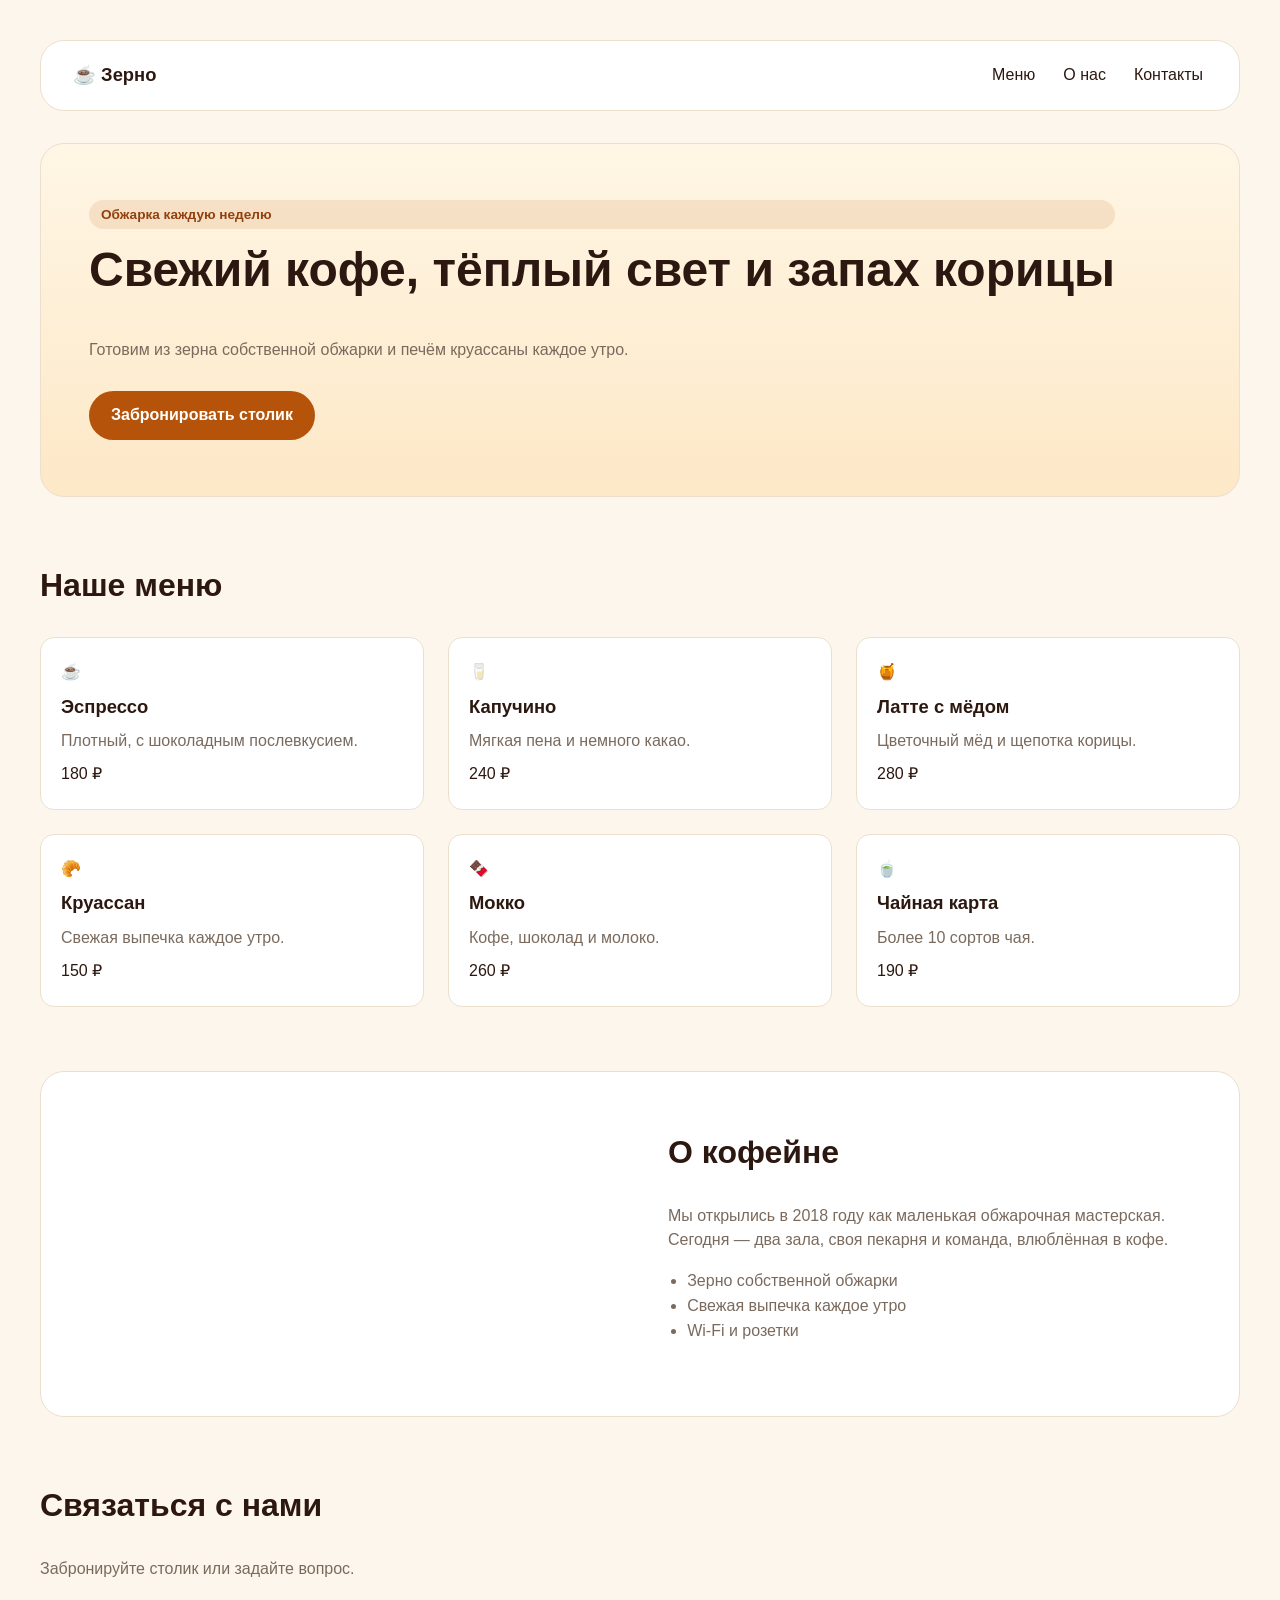
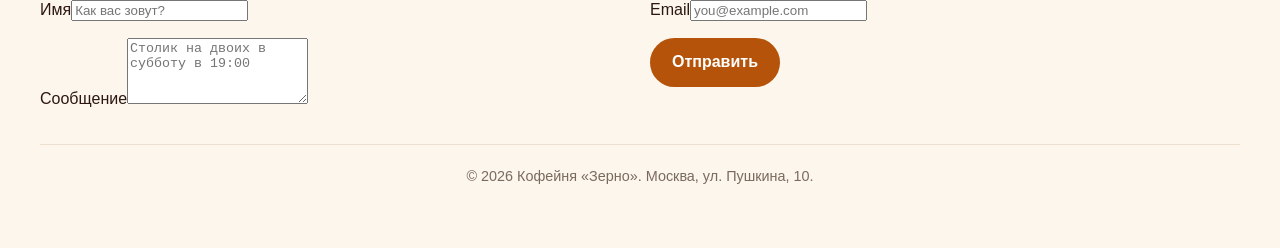
==== task2/index.html @ 84b3e4a2 "small change" ====
<!DOCTYPE html>
<html lang="ru">
<head>
  <meta charset="utf-8">
  <meta name="viewport" content="width=device-width, initial-scale=1">
  <title>Кофейня «Зерно»</title>
  <link rel="stylesheet" href="style.css">
</head>
<body>
  <header class="header">
    <a class="logo" href="#">☕ Зерно</a>
    <nav class="nav">
      <button class="burger" aria-label="Меню"><span></span><span></span><span></span></button>
      <ul class="menu">
        <li><a href="#services">Меню</a></li>
        <li><a href="#about">О нас</a></li>
        <li><a href="#contacts">Контакты</a></li>
      </ul>
    </nav>
  </header>

  <main class="main">
    <section class="hero">
      <div>
        <p class="tag">Обжарка каждую неделю</p>
        <h1>Свежий кофе, тёплый свет и запах корицы</h1>
        <p class="muted">Готовим из зерна собственной обжарки и печём круассаны каждое утро.</p>
        <a class="btn" href="#contacts">Забронировать столик</a>
      </div>
      <img src="https://i.pinimg.com/474x/b2/11/2e/b2112ed652c99909d284f4f09ccbc4d6.jpg" alt="">
    </section>

    <section id="services">
      <h2>Наше меню</h2>
      <div class="cards">
        <article class="card"><div class="ico">☕</div><h3>Эспрессо</h3><p class="muted">Плотный, с шоколадным послевкусием.</p><p class="price">180 ₽</p></article>
        <article class="card"><div class="ico">🥛</div><h3>Капучино</h3><p class="muted">Мягкая пена и немного какао.</p><p class="price">240 ₽</p></article>
        <article class="card"><div class="ico">🍯</div><h3>Латте с мёдом</h3><p class="muted">Цветочный мёд и щепотка корицы.</p><p class="price">280 ₽</p></article>
        <article class="card"><div class="ico">🥐</div><h3>Круассан</h3><p class="muted">Свежая выпечка каждое утро.</p><p class="price">150 ₽</p></article>
        <article class="card"><div class="ico">🍫</div><h3>Мокко</h3><p class="muted">Кофе, шоколад и молоко.</p><p class="price">260 ₽</p></article>
        <article class="card"><div class="ico">🍵</div><h3>Чайная карта</h3><p class="muted">Более 10 сортов чая.</p><p class="price">190 ₽</p></article>
      </div>
    </section>

    <section id="about" class="about">
      <img src="https://picsum.photos/seed/coffee-about/900/700" alt="">
      <div>
        <h2>О кофейне</h2>
        <p class="muted">Мы открылись в 2018 году как маленькая обжарочная мастерская. Сегодня — два зала, своя пекарня и команда, влюблённая в кофе.</p>
        <ul class="muted">
          <li>Зерно собственной обжарки</li>
          <li>Свежая выпечка каждое утро</li>
          <li>Wi-Fi и розетки</li>
        </ul>
      </div>
    </section>

    <section id="contacts">
      <h2>Связаться с нами</h2>
      <p class="muted">Забронируйте столик или задайте вопрос.</p>
      <form class="form">
        <label>Имя<input type="text" name="name" placeholder="Как вас зовут?" required></label>
        <label>Email<input type="email" name="email" placeholder="you@example.com" required></label>
        <label class="wide">Сообщение<textarea name="message" rows="4" placeholder="Столик на двоих в субботу в 19:00" required></textarea></label>
        <div class="wide"><button class="btn" type="submit">Отправить</button></div>
      </form>
    </section>
  </main>

  <footer class="footer">
    <p>© 2026 Кофейня «Зерно». Москва, ул. Пушкина, 10.</p>
  </footer>
</body>
</html>
---- task2/style.css ----
/* =========================================================
   Базовое (Mobile First)
   ========================================================= */
*,
*::before,
*::after { box-sizing: border-box; }

:root {
  --bg: #fdf6ec;
  --surface: #fff;
  --text: #2c1810;
  --muted: #7a6a5e;
  --primary: #b45309;
  --primary-dark: #92400e;
  --border: #ecdfcd;
  --radius: 14px;
  --radius-lg: 24px;
  --pill: 999px;
  --shadow: 0 12px 28px rgba(44, 24, 16, .1);
  --t: .2s ease;
}

body {
  margin: 0;
  padding: 16px;
  min-height: 100vh;
  font: 16px/1.55 "Segoe UI", Tahoma, Arial, sans-serif;
  color: var(--text);
  background: var(--bg);

  display: grid;
  gap: 16px;
  grid-template-columns: 1fr;
  grid-template-areas:
    "header"
    "main"
    "footer";
}

img { display: block; max-width: 100%; height: auto; }
h1, h2, h3, p, ul { margin-top: 0; }
ul { padding-left: 1.2em; }
a { color: inherit; text-decoration: none; }
.muted { color: var(--muted); }

/* =========================================================
   Шапка и навигация
   ========================================================= */
.header {
  grid-area: header;
  display: flex;
  align-items: center;
  justify-content: space-between;
  gap: 12px;
  padding: 12px 16px;
  background: var(--surface);
  border: 1px solid var(--border);
  border-radius: var(--radius-lg);
}

.logo {
  font-weight: 700;
  font-size: 1.15rem;
}

.nav { display: flex; align-items: center; }

.menu {
  display: none;              /* на мобиле скрыто — вместо него гамбургер */
  list-style: none;
  margin: 0;
  padding: 0;
  gap: 20px;
}

.menu a { padding: 8px 4px; transition: color var(--t); }
.menu a:hover,
.menu a:focus-visible { color: var(--primary); }

.burger {
  display: flex;
  flex-direction: column;
  justify-content: center;
  align-items: center;
  gap: 5px;
  width: 44px;
  height: 44px;
  padding: 10px;
  background: transparent;
  border: 1px solid var(--border);
  border-radius: 8px;
  cursor: pointer;
  transition: background var(--t);
}

.burger:hover,
.burger:focus-visible { background: rgba(180, 83, 9, .08); }

.burger span {
  display: block;
  width: 22px;
  height: 2px;
  background: var(--text);
  border-radius: 2px;
}

/* =========================================================
   Кнопки
   ========================================================= */
.btn {
  display: inline-flex;
  align-items: center;
  justify-content: center;
  min-height: 44px;
  padding: 12px 22px;
  border: none;
  border-radius: var(--pill);
  background: var(--primary);
  color: #fff;
  font: inherit;
  font-weight: 600;
  cursor: pointer;
  transition: background var(--t), transform var(--t), box-shadow var(--t);
}

.btn:hover {
  background: var(--primary-dark);
  transform: translateY(-1px);
  box-shadow: var(--shadow);
}

.btn:focus-visible {
  outline: 3px solid rgba(180, 83, 9, .35);
  outline-offset: 2px;
}

/* =========================================================
   Main и Hero
   ========================================================= */
.main {
  grid-area: main;
  display: grid;
  gap: 32px;
}

.hero {
  display: flex;
  flex-direction: column;
  gap: 24px;
  padding: 24px 20px;
  background: linear-gradient(180deg, #fff6e5, #fde8c7);
  border: 1px solid var(--border);
  border-radius: var(--radius-lg);
}

.hero h1 { font-size: 1.75rem; line-height: 1.2; }
.hero .btn { margin-top: 12px; }
.hero__img {
  width: 100%;
  aspect-ratio: 4 / 3;
  object-fit: cover;
  border-radius: var(--radius);
}

.tag {
  align-self: flex-start;
  margin: 0 0 12px;
  padding: 4px 12px;
  border-radius: var(--pill);
  background: rgba(180, 83, 9, .12);
  color: var(--primary-dark);
  font-size: .85rem;
  font-weight: 600;
}

/* =========================================================
   Карточки услуг
   ========================================================= */
.cards {
  display: grid;
  grid-template-columns: 1fr;
  gap: 16px;
  margin-top: 16px;
}

.card {
  display: flex;
  flex-direction: column;
  gap: 8px;
  padding: 22px 20px;
  background: var(--surface);
  border: 1px solid var(--border);
  border-radius: var(--radius);
  transition: transform var(--t), box-shadow var(--t), border-color var(--t);
}

.card:hover {
  transform: translateY(-4px);
  box-shadow: var(--shadow);
  border-color: rgba(180, 83, 9, .35);
}

.card h3 { margin: 0; font-size: 1.15rem; }
.card p { margin: 0; }
.card .muted { flex-grow: 1; }

.card__icon {
  display: flex;
  align-items: center;
  justify-content: center;
  width: 48px;
  height: 48px;
  font-size: 1.5rem;
  background: rgba(180, 83, 9, .10);
  border-radius: 8px;
}

.card__price {
  margin-top: 8px !important;
  font-weight: 700;
  color: var(--primary-dark);
  font-size: 1.1rem;
}

/* =========================================================
   О нас
   ========================================================= */
.about {
  display: flex;
  flex-direction: column;
  gap: 24px;
  padding: 24px 20px;
  background: var(--surface);
  border: 1px solid var(--border);
  border-radius: var(--radius-lg);
}

.about__img {
  width: 100%;
  aspect-ratio: 4 / 3;
  object-fit: cover;
  border-radius: var(--radius);
}

.about__list {
  display: flex;
  flex-direction: column;
  gap: 8px;
  margin: 0;
}

.about__list li::marker { color: var(--primary); }

/* =========================================================
   Контакты и форма
   ========================================================= */
.contact {
  padding: 24px 20px;
  background: var(--surface);
  border: 1px solid var(--border);
  border-radius: var(--radius-lg);
}

.form {
  display: flex;
  flex-direction: column;
  gap: 16px;
  margin-top: 16px;
}

.field {
  display: flex;
  flex-direction: column;
  gap: 6px;
  font-weight: 600;
  font-size: .95rem;
}

.field input,
.field textarea {
  width: 100%;
  min-height: 44px;
  padding: 10px 14px;
  font: inherit;
  color: var(--text);
  background: #fffdf8;
  border: 1px solid var(--border);
  border-radius: 8px;
  outline: none;
  transition: border-color var(--t), box-shadow var(--t), background var(--t);
}

.field textarea { min-height: 120px; resize: vertical; }

.field input::placeholder,
.field textarea::placeholder { color: #a89a8c; }

.field input:hover,
.field textarea:hover { border-color: #d8c4a8; }

.field input:focus,
.field textarea:focus {
  border-color: var(--primary);
  background: #fff;
  box-shadow: 0 0 0 3px rgba(180, 83, 9, .15);
}

/* =========================================================
   Футер
   ========================================================= */
.footer {
  grid-area: footer;
  padding: 20px;
  text-align: center;
  color: var(--muted);
  font-size: .9rem;
  border-top: 1px solid var(--border);
}

.footer p { margin: 0; }

/* =========================================================
   Планшет: 768px+
   ========================================================= */
@media (min-width: 768px) {
  body { padding: 24px; gap: 24px; }
  .main { gap: 48px; }
  .header { padding: 16px 24px; }

  .menu { display: flex; }
  .burger { display: none; }

  .hero {
    flex-direction: row;
    align-items: center;
    gap: 32px;
    padding: 32px 28px;
  }
  .hero__content { flex: 1 1 55%; }
  .hero__img { flex: 1 1 45%; }
  .hero h1 { font-size: 2.25rem; }

  .cards { grid-template-columns: repeat(2, 1fr); gap: 20px; }

  .about {
    flex-direction: row;
    align-items: center;
    gap: 32px;
    padding: 32px 28px;
  }
  .about > * { flex: 1 1 50%; }

  .contact { padding: 32px 28px; }
  .form {
    display: grid;
    grid-template-columns: 1fr 1fr;
    gap: 16px 20px;
  }
  .field--wide,
  .form__actions { grid-column: 1 / -1; }
  .form__actions .btn { min-width: 200px; }
}

/* =========================================================
   Десктоп: 1200px+
   ========================================================= */
@media (min-width: 1200px) {
  body {
    max-width: 1280px;
    margin: 0 auto;
    padding: 40px;
    gap: 32px;
  }
  .main { gap: 64px; }
  .header { padding: 20px 32px; }

  .hero { gap: 48px; padding: 56px 48px; }
  .hero h1 { font-size: 3rem; }

  .cards { grid-template-columns: repeat(3, 1fr); gap: 24px; }

  .about { gap: 56px; padding: 56px 48px; }
  .contact { padding: 56px 48px; }

  h2 { font-size: 2rem; }
}
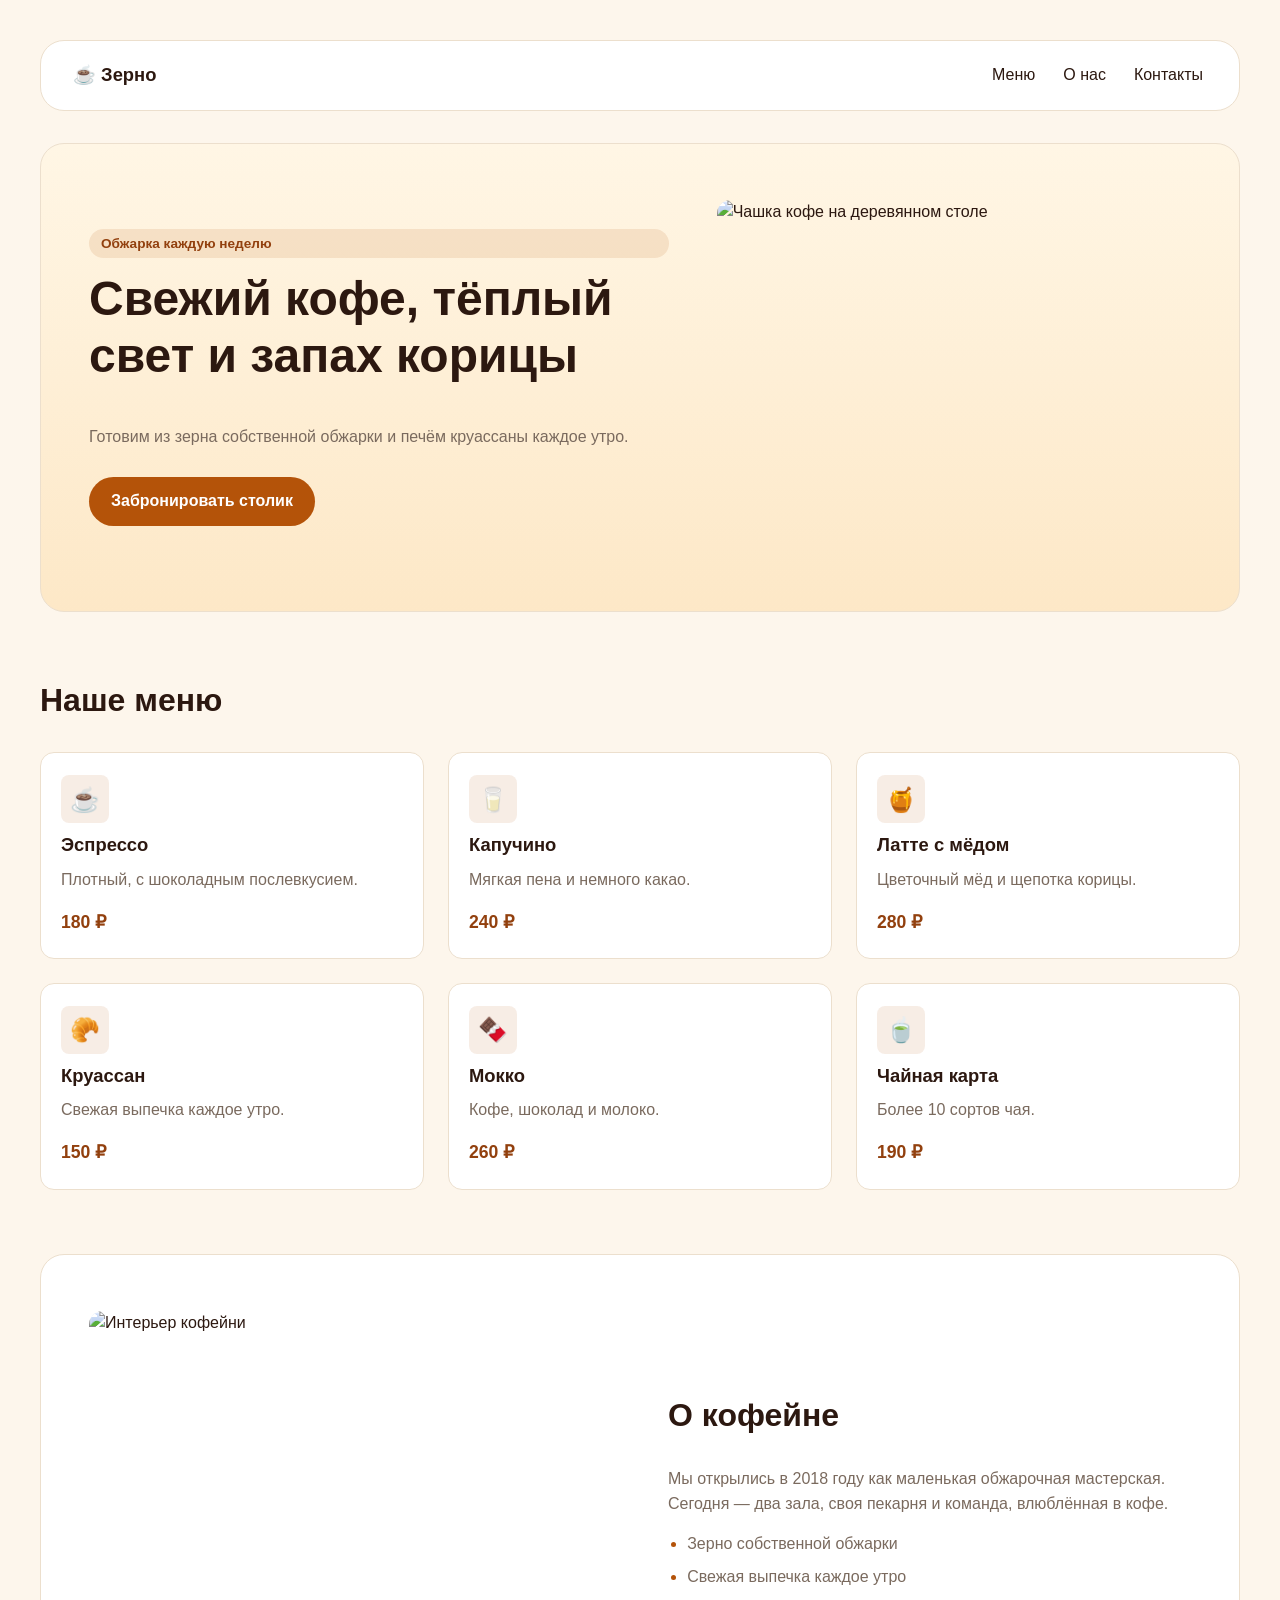
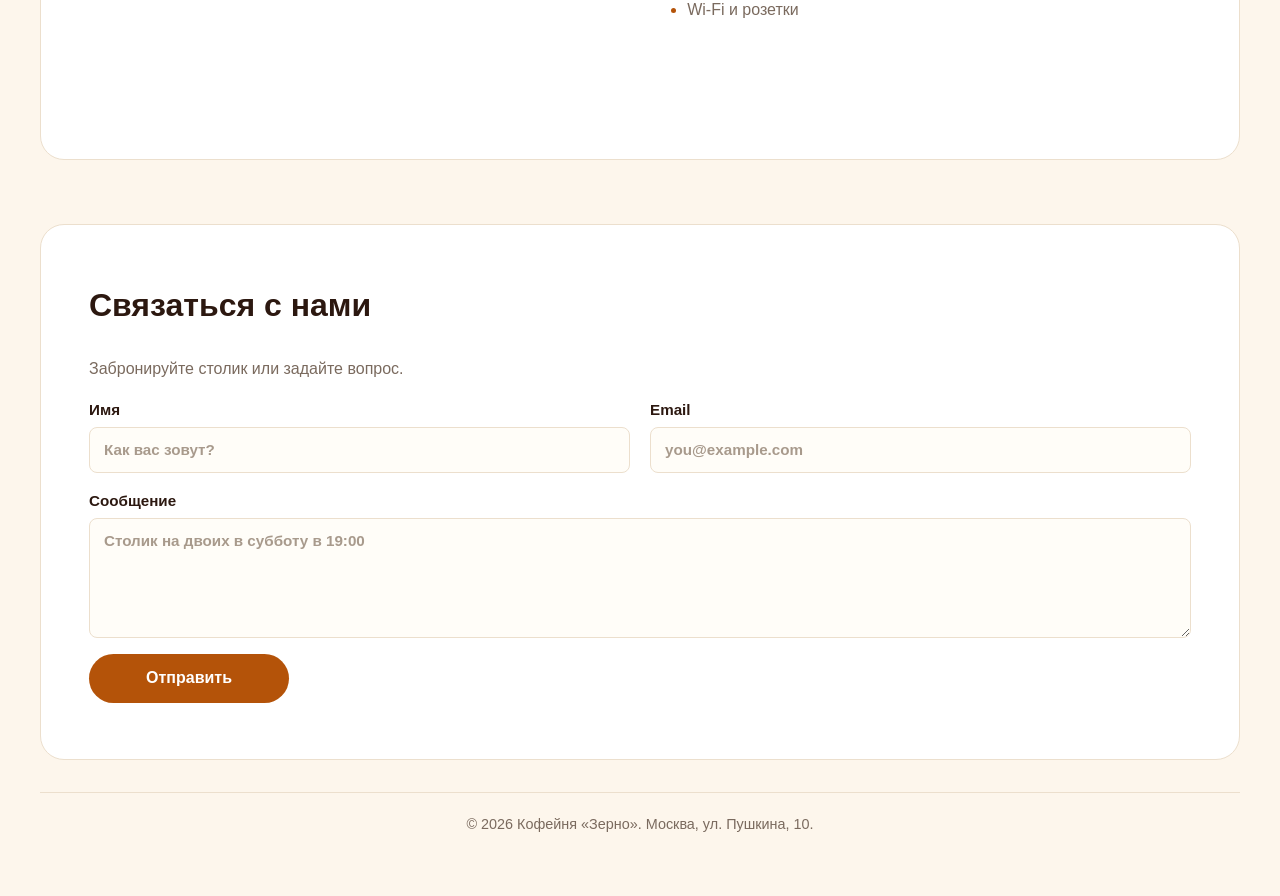
==== commit ce39cb70: "small change" ====
--- a/task2/index.html
+++ b/task2/index.html
@@ -7,10 +7,14 @@
   <link rel="stylesheet" href="style.css">
 </head>
 <body>
+  <!-- Шапка -->
   <header class="header">
     <a class="logo" href="#">☕ Зерно</a>
+
     <nav class="nav">
-      <button class="burger" aria-label="Меню"><span></span><span></span><span></span></button>
+      <button class="burger" aria-label="Открыть меню">
+        <span></span><span></span><span></span>
+      </button>
       <ul class="menu">
         <li><a href="#services">Меню</a></li>
         <li><a href="#about">О нас</a></li>
@@ -20,34 +24,82 @@
   </header>
 
   <main class="main">
+    <!-- Hero -->
     <section class="hero">
-      <div>
+      <div class="hero__content">
         <p class="tag">Обжарка каждую неделю</p>
         <h1>Свежий кофе, тёплый свет и запах корицы</h1>
-        <p class="muted">Готовим из зерна собственной обжарки и печём круассаны каждое утро.</p>
+        <p class="muted">
+          Готовим из зерна собственной обжарки и печём круассаны каждое утро.
+        </p>
         <a class="btn" href="#contacts">Забронировать столик</a>
       </div>
-      <img src="https://i.pinimg.com/474x/b2/11/2e/b2112ed652c99909d284f4f09ccbc4d6.jpg" alt="">
+      <img class="hero__img"
+           src="https://i.pinimg.com/474x/b2/11/2e/b2112ed652c99909d284f4f09ccbc4d6.jpg"
+           alt="Чашка кофе на деревянном столе">
     </section>
 
-    <section id="services">
+    <!-- Меню -->
+    <section id="services" class="services">
       <h2>Наше меню</h2>
+
       <div class="cards">
-        <article class="card"><div class="ico">☕</div><h3>Эспрессо</h3><p class="muted">Плотный, с шоколадным послевкусием.</p><p class="price">180 ₽</p></article>
-        <article class="card"><div class="ico">🥛</div><h3>Капучино</h3><p class="muted">Мягкая пена и немного какао.</p><p class="price">240 ₽</p></article>
-        <article class="card"><div class="ico">🍯</div><h3>Латте с мёдом</h3><p class="muted">Цветочный мёд и щепотка корицы.</p><p class="price">280 ₽</p></article>
-        <article class="card"><div class="ico">🥐</div><h3>Круассан</h3><p class="muted">Свежая выпечка каждое утро.</p><p class="price">150 ₽</p></article>
-        <article class="card"><div class="ico">🍫</div><h3>Мокко</h3><p class="muted">Кофе, шоколад и молоко.</p><p class="price">260 ₽</p></article>
-        <article class="card"><div class="ico">🍵</div><h3>Чайная карта</h3><p class="muted">Более 10 сортов чая.</p><p class="price">190 ₽</p></article>
+        <article class="card">
+          <div class="card__icon">☕</div>
+          <h3>Эспрессо</h3>
+          <p class="muted">Плотный, с шоколадным послевкусием.</p>
+          <p class="card__price">180 ₽</p>
+        </article>
+
+        <article class="card">
+          <div class="card__icon">🥛</div>
+          <h3>Капучино</h3>
+          <p class="muted">Мягкая пена и немного какао.</p>
+          <p class="card__price">240 ₽</p>
+        </article>
+
+        <article class="card">
+          <div class="card__icon">🍯</div>
+          <h3>Латте с мёдом</h3>
+          <p class="muted">Цветочный мёд и щепотка корицы.</p>
+          <p class="card__price">280 ₽</p>
+        </article>
+
+        <article class="card">
+          <div class="card__icon">🥐</div>
+          <h3>Круассан</h3>
+          <p class="muted">Свежая выпечка каждое утро.</p>
+          <p class="card__price">150 ₽</p>
+        </article>
+
+        <article class="card">
+          <div class="card__icon">🍫</div>
+          <h3>Мокко</h3>
+          <p class="muted">Кофе, шоколад и молоко.</p>
+          <p class="card__price">260 ₽</p>
+        </article>
+
+        <article class="card">
+          <div class="card__icon">🍵</div>
+          <h3>Чайная карта</h3>
+          <p class="muted">Более 10 сортов чая.</p>
+          <p class="card__price">190 ₽</p>
+        </article>
       </div>
     </section>
 
+    <!-- О нас -->
     <section id="about" class="about">
-      <img src="https://picsum.photos/seed/coffee-about/900/700" alt="">
-      <div>
+      <img class="about__img"
+           src="https://picsum.photos/seed/coffee-about/900/700"
+           alt="Интерьер кофейни">
+      <div class="about__content">
         <h2>О кофейне</h2>
-        <p class="muted">Мы открылись в 2018 году как маленькая обжарочная мастерская. Сегодня — два зала, своя пекарня и команда, влюблённая в кофе.</p>
-        <ul class="muted">
+        <p class="muted">
+          Мы открылись в 2018 году как маленькая обжарочная мастерская.
+          Сегодня — два зала, своя пекарня и команда, влюблённая в кофе.
+        </p>
+        <ul class="muted about__list">
           <li>Зерно собственной обжарки</li>
           <li>Свежая выпечка каждое утро</li>
           <li>Wi-Fi и розетки</li>
@@ -55,14 +107,31 @@
       </div>
     </section>
 
-    <section id="contacts">
+    <!-- Контакты -->
+    <section id="contacts" class="contact">
       <h2>Связаться с нами</h2>
       <p class="muted">Забронируйте столик или задайте вопрос.</p>
+
       <form class="form">
-        <label>Имя<input type="text" name="name" placeholder="Как вас зовут?" required></label>
-        <label>Email<input type="email" name="email" placeholder="you@example.com" required></label>
-        <label class="wide">Сообщение<textarea name="message" rows="4" placeholder="Столик на двоих в субботу в 19:00" required></textarea></label>
-        <div class="wide"><button class="btn" type="submit">Отправить</button></div>
+        <label class="field">
+          Имя
+          <input type="text" name="name" placeholder="Как вас зовут?" required>
+        </label>
+
+        <label class="field">
+          Email
+          <input type="email" name="email" placeholder="you@example.com" required>
+        </label>
+
+        <label class="field field--wide">
+          Сообщение
+          <textarea name="message" rows="4"
+                    placeholder="Столик на двоих в субботу в 19:00" required></textarea>
+        </label>
+
+        <div class="form__actions">
+          <button class="btn" type="submit">Отправить</button>
+        </div>
       </form>
     </section>
   </main>
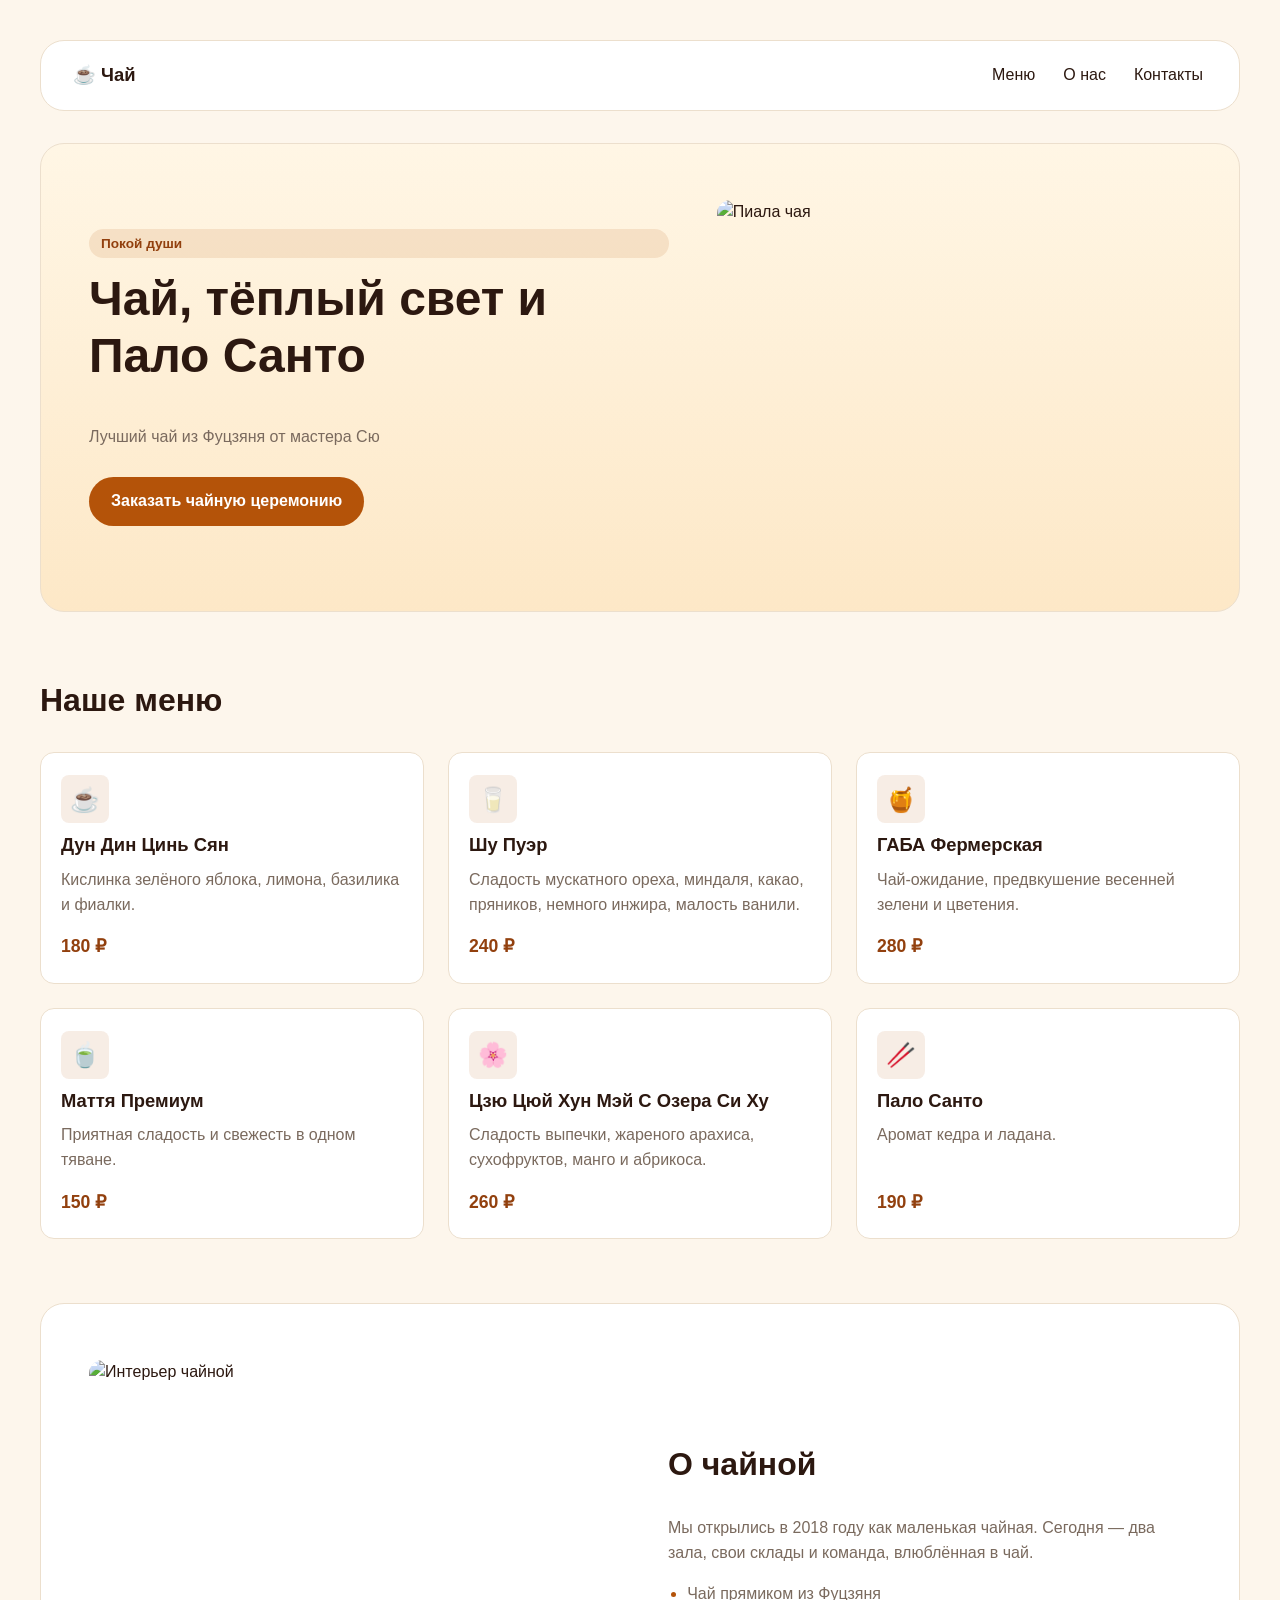
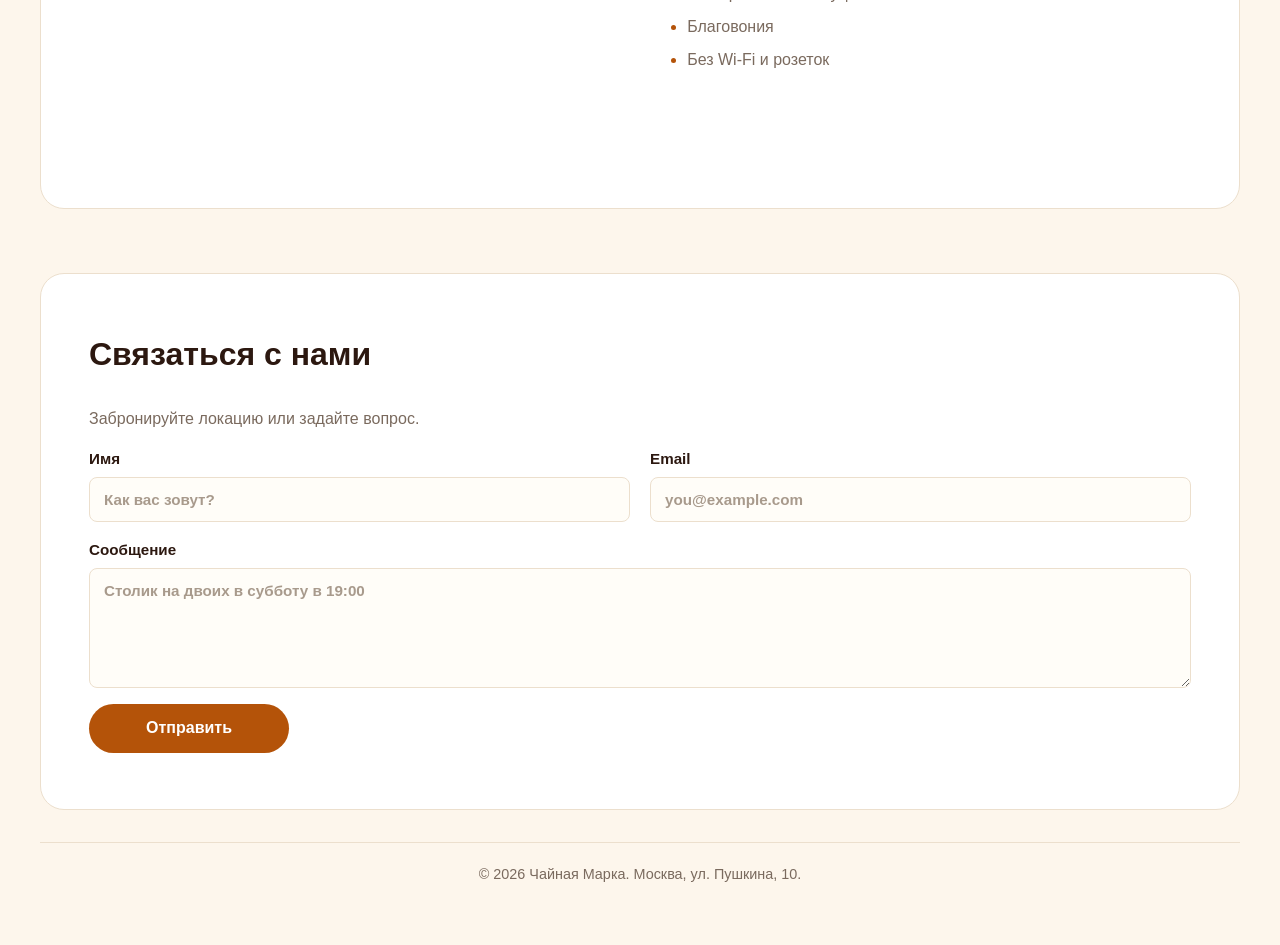
==== commit 58eaf3a0: "Review of the website's theme" ====
--- a/task2/index.html
+++ b/task2/index.html
@@ -3,13 +3,13 @@
 <head>
   <meta charset="utf-8">
   <meta name="viewport" content="width=device-width, initial-scale=1">
-  <title>Кофейня «Зерно»</title>
+  <title>Чайная марка</title>
   <link rel="stylesheet" href="style.css">
 </head>
 <body>
   <!-- Шапка -->
   <header class="header">
-    <a class="logo" href="#">☕ Зерно</a>
+    <a class="logo" href="#">☕ Чай</a>
 
     <nav class="nav">
       <button class="burger" aria-label="Открыть меню">
@@ -27,16 +27,16 @@
     <!-- Hero -->
     <section class="hero">
       <div class="hero__content">
-        <p class="tag">Обжарка каждую неделю</p>
-        <h1>Свежий кофе, тёплый свет и запах корицы</h1>
+        <p class="tag">Покой души</p>
+        <h1>Чай, тёплый свет и Пало Санто</h1>
         <p class="muted">
-          Готовим из зерна собственной обжарки и печём круассаны каждое утро.
+          Лучший чай из Фуцзяня от мастера Сю
         </p>
-        <a class="btn" href="#contacts">Забронировать столик</a>
+        <a class="btn" href="#contacts">Заказать чайную церемонию</a>
       </div>
       <img class="hero__img"
            src="https://i.pinimg.com/474x/b2/11/2e/b2112ed652c99909d284f4f09ccbc4d6.jpg"
-           alt="Чашка кофе на деревянном столе">
+           alt="Пиала чая">
     </section>
 
     <!-- Меню -->
@@ -46,43 +46,43 @@
       <div class="cards">
         <article class="card">
           <div class="card__icon">☕</div>
-          <h3>Эспрессо</h3>
-          <p class="muted">Плотный, с шоколадным послевкусием.</p>
+          <h3>Дун Дин Цинь Сян</h3>
+          <p class="muted">Кислинка зелёного яблока, лимона, базилика и фиалки.</p>
           <p class="card__price">180 ₽</p>
         </article>
 
         <article class="card">
           <div class="card__icon">🥛</div>
-          <h3>Капучино</h3>
-          <p class="muted">Мягкая пена и немного какао.</p>
+          <h3>Шу Пуэр</h3>
+          <p class="muted"> Сладость мускатного ореха, миндаля, какао, пряников, немного инжира, малость ванили.</p>
           <p class="card__price">240 ₽</p>
         </article>
 
         <article class="card">
           <div class="card__icon">🍯</div>
-          <h3>Латте с мёдом</h3>
-          <p class="muted">Цветочный мёд и щепотка корицы.</p>
+          <h3>ГАБА Фермерская</h3>
+          <p class="muted">Чай-ожидание, предвкушение весенней зелени и цветения.</p>
           <p class="card__price">280 ₽</p>
         </article>
 
         <article class="card">
-          <div class="card__icon">🥐</div>
-          <h3>Круассан</h3>
-          <p class="muted">Свежая выпечка каждое утро.</p>
+          <div class="card__icon">🍵</div>
+          <h3>Маття Премиум</h3>
+          <p class="muted">Приятная сладость и свежесть в одном тяване.</p>
           <p class="card__price">150 ₽</p>
         </article>
 
         <article class="card">
-          <div class="card__icon">🍫</div>
-          <h3>Мокко</h3>
-          <p class="muted">Кофе, шоколад и молоко.</p>
+          <div class="card__icon">🌸</div>
+          <h3>Цзю Цюй Хун Мэй С Озера Си Ху</h3>
+          <p class="muted">Сладость выпечки, жареного арахиса, сухофруктов,  манго и абрикоса.</p>
           <p class="card__price">260 ₽</p>
         </article>
 
         <article class="card">
-          <div class="card__icon">🍵</div>
-          <h3>Чайная карта</h3>
-          <p class="muted">Более 10 сортов чая.</p>
+          <div class="card__icon">🥢</div>
+          <h3>Пало Санто</h3>
+          <p class="muted">Аромат кедра и ладана.</p>
           <p class="card__price">190 ₽</p>
         </article>
       </div>
@@ -91,18 +91,18 @@
     <!-- О нас -->
     <section id="about" class="about">
       <img class="about__img"
-           src="https://picsum.photos/seed/coffee-about/900/700"
-           alt="Интерьер кофейни">
+           src="https://th.bing.com/th/id/OIP.nU1HFsK_qNBLFEOg8az0iwHaFj?w=242&h=181&c=7&r=0&o=7&dpr=1.3&pid=1.7&rm=3"
+           alt="Интерьер чайной">
       <div class="about__content">
-        <h2>О кофейне</h2>
+        <h2>О чайной</h2>
         <p class="muted">
-          Мы открылись в 2018 году как маленькая обжарочная мастерская.
-          Сегодня — два зала, своя пекарня и команда, влюблённая в кофе.
+          Мы открылись в 2018 году как маленькая чайная.
+          Сегодня — два зала, свои склады и команда, влюблённая в чай.
         </p>
         <ul class="muted about__list">
-          <li>Зерно собственной обжарки</li>
-          <li>Свежая выпечка каждое утро</li>
-          <li>Wi-Fi и розетки</li>
+          <li>Чай прямиком из Фуцзяня</li>
+          <li>Благовония</li>
+          <li>Без Wi-Fi и розеток</li>
         </ul>
       </div>
     </section>
@@ -110,7 +110,7 @@
     <!-- Контакты -->
     <section id="contacts" class="contact">
       <h2>Связаться с нами</h2>
-      <p class="muted">Забронируйте столик или задайте вопрос.</p>
+      <p class="muted">Забронируйте локацию или задайте вопрос.</p>
 
       <form class="form">
         <label class="field">
@@ -137,7 +137,7 @@
   </main>
 
   <footer class="footer">
-    <p>© 2026 Кофейня «Зерно». Москва, ул. Пушкина, 10.</p>
+    <p>© 2026 Чайная  Марка. Москва, ул. Пушкина, 10.</p>
   </footer>
 </body>
 </html>
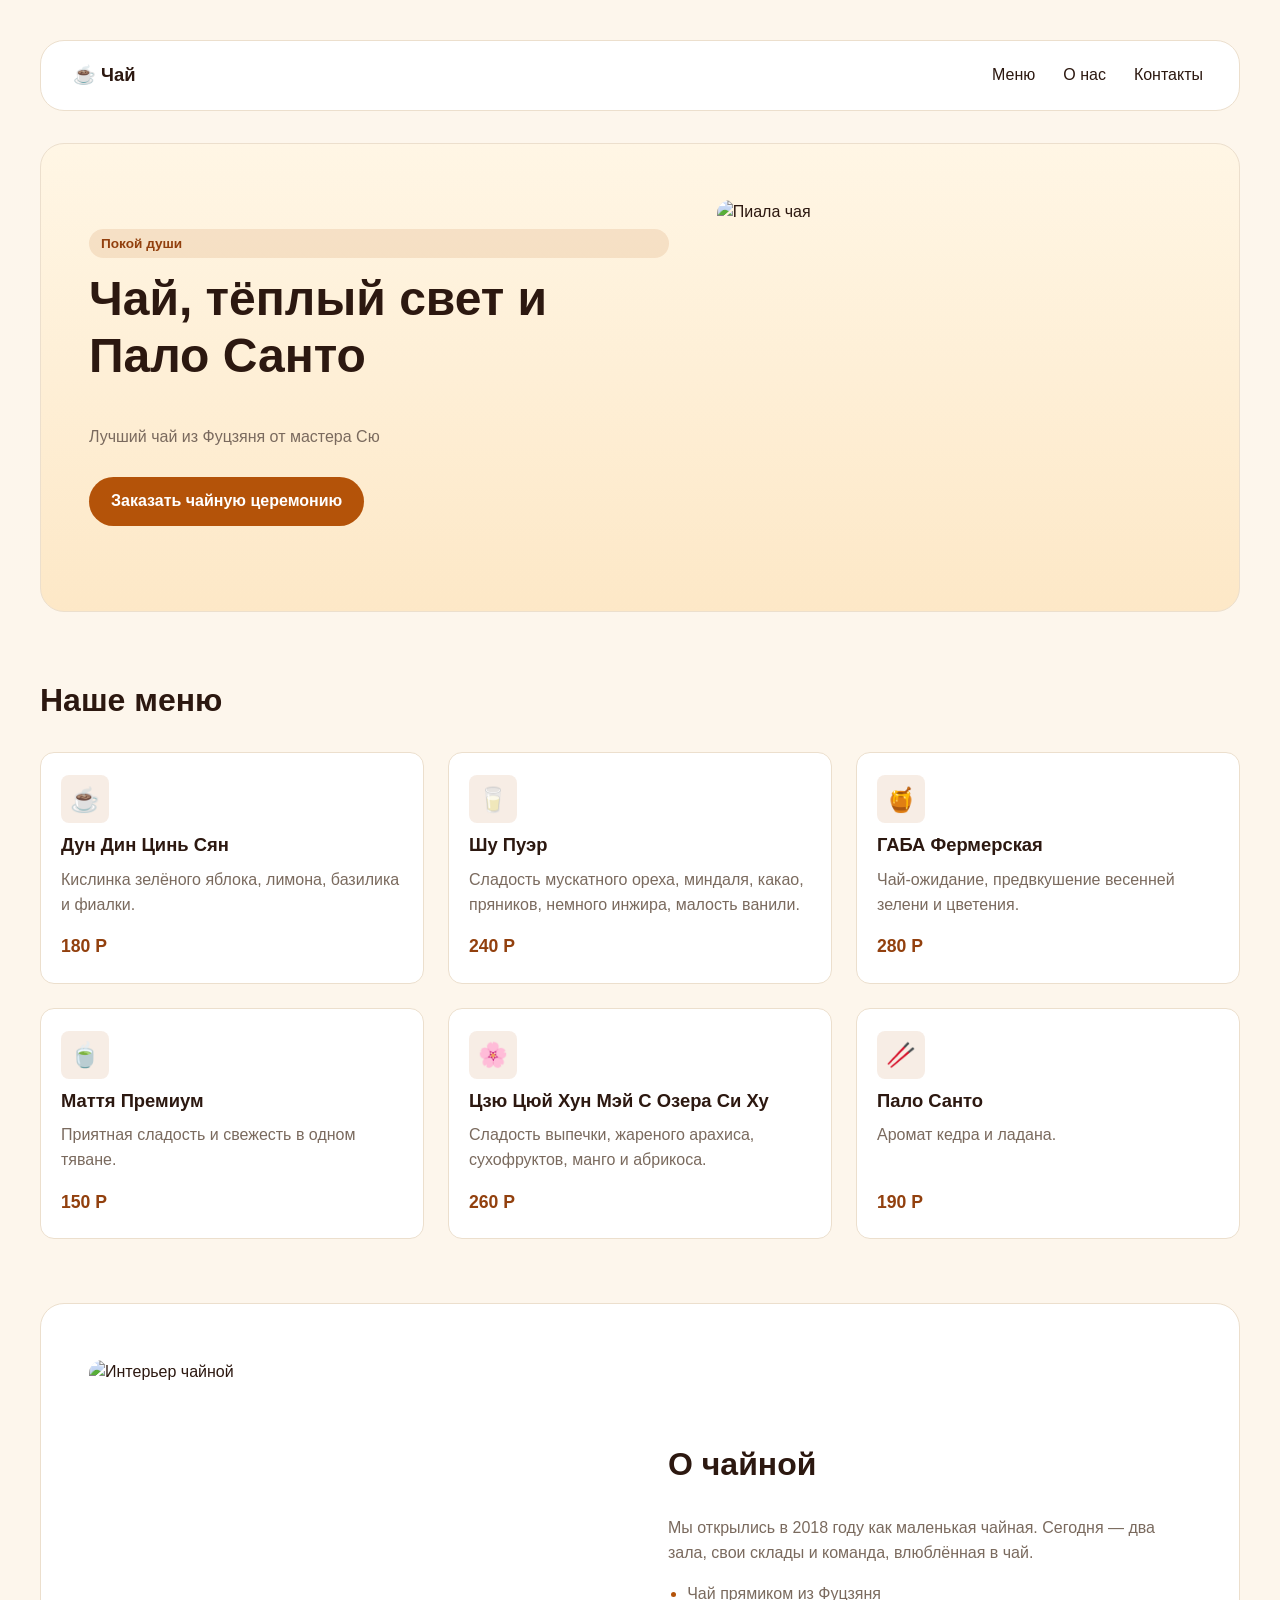
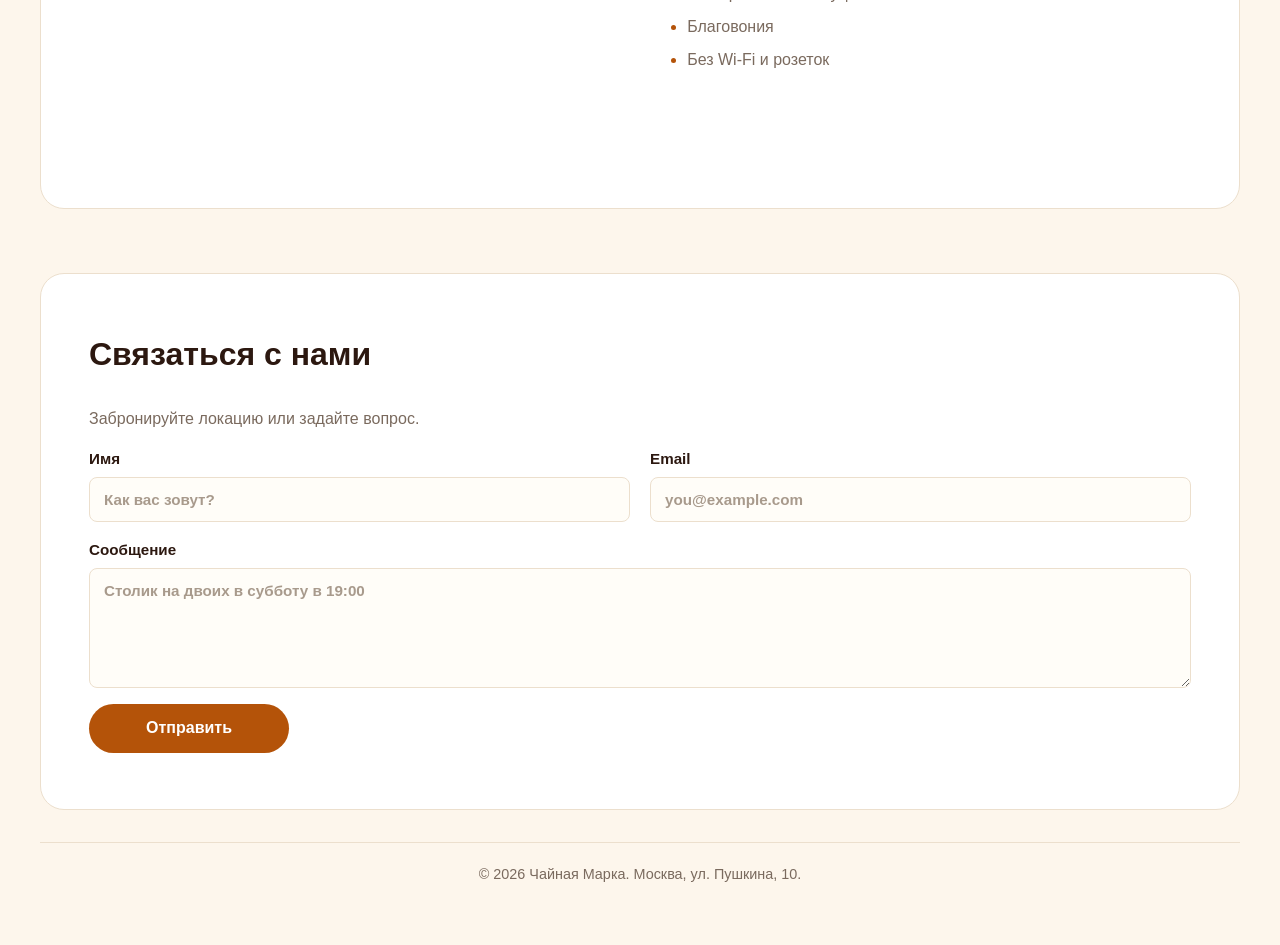
==== commit eb9fd872: "Currency conversion" ====
--- a/task2/index.html
+++ b/task2/index.html
@@ -48,42 +48,42 @@
           <div class="card__icon">☕</div>
           <h3>Дун Дин Цинь Сян</h3>
           <p class="muted">Кислинка зелёного яблока, лимона, базилика и фиалки.</p>
-          <p class="card__price">180 ₽</p>
+          <p class="card__price">180 Р</p>
         </article>
 
         <article class="card">
           <div class="card__icon">🥛</div>
           <h3>Шу Пуэр</h3>
           <p class="muted"> Сладость мускатного ореха, миндаля, какао, пряников, немного инжира, малость ванили.</p>
-          <p class="card__price">240 ₽</p>
+          <p class="card__price">240 Р</p>
         </article>
 
         <article class="card">
           <div class="card__icon">🍯</div>
           <h3>ГАБА Фермерская</h3>
           <p class="muted">Чай-ожидание, предвкушение весенней зелени и цветения.</p>
-          <p class="card__price">280 ₽</p>
+          <p class="card__price">280 Р</p>
         </article>
 
         <article class="card">
           <div class="card__icon">🍵</div>
           <h3>Маття Премиум</h3>
           <p class="muted">Приятная сладость и свежесть в одном тяване.</p>
-          <p class="card__price">150 ₽</p>
+          <p class="card__price">150 Р</p>
         </article>
 
         <article class="card">
           <div class="card__icon">🌸</div>
           <h3>Цзю Цюй Хун Мэй С Озера Си Ху</h3>
           <p class="muted">Сладость выпечки, жареного арахиса, сухофруктов,  манго и абрикоса.</p>
-          <p class="card__price">260 ₽</p>
+          <p class="card__price">260 Р</p>
         </article>
 
         <article class="card">
           <div class="card__icon">🥢</div>
           <h3>Пало Санто</h3>
           <p class="muted">Аромат кедра и ладана.</p>
-          <p class="card__price">190 ₽</p>
+          <p class="card__price">190 Р</p>
         </article>
       </div>
     </section>
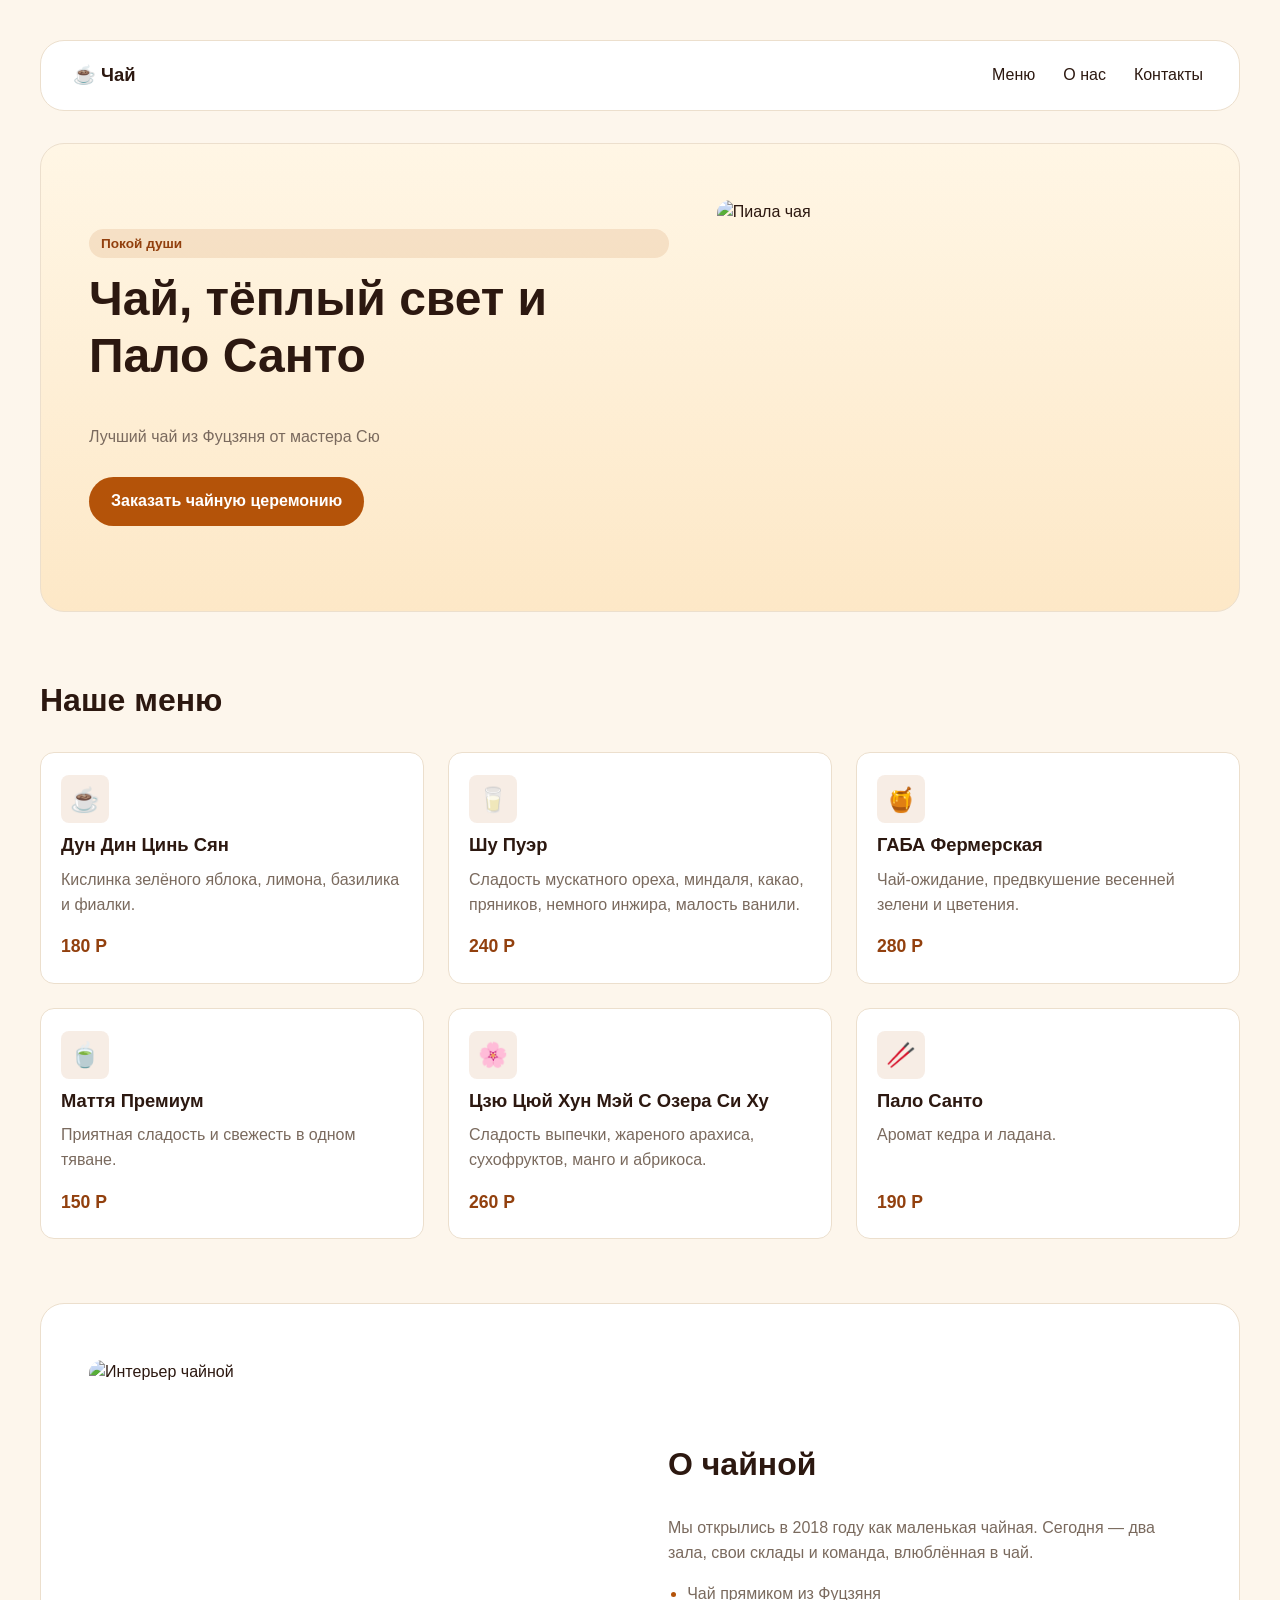
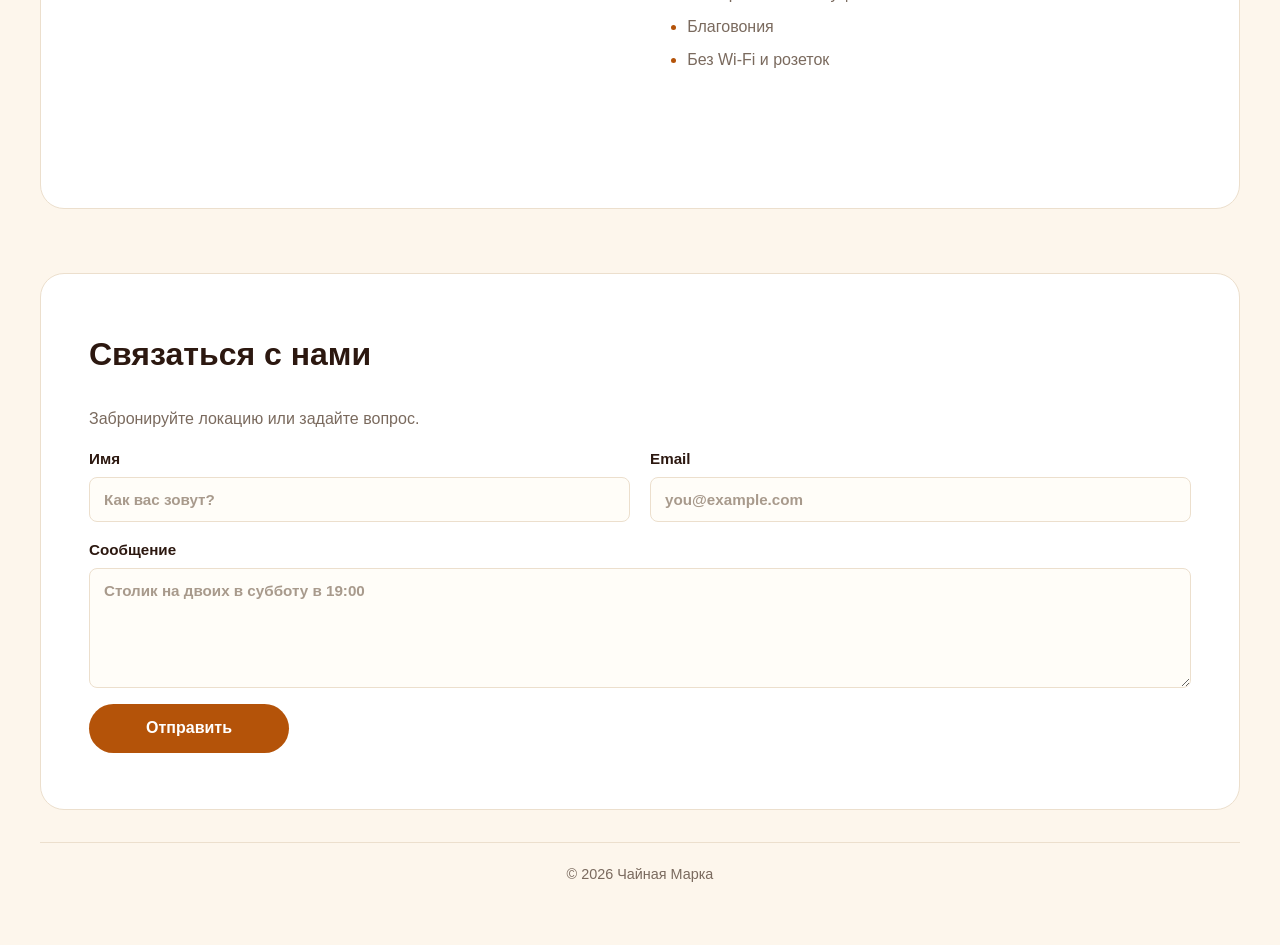
==== commit aa861eeb: "Small change" ====
--- a/task2/index.html
+++ b/task2/index.html
@@ -12,15 +12,16 @@
     <a class="logo" href="#">☕ Чай</a>
 
     <nav class="nav">
-      <button class="burger" aria-label="Открыть меню">
-        <span></span><span></span><span></span>
-      </button>
-      <ul class="menu">
-        <li><a href="#services">Меню</a></li>
-        <li><a href="#about">О нас</a></li>
-        <li><a href="#contacts">Контакты</a></li>
-      </ul>
-    </nav>
+    <input type="checkbox" id="nav-toggle" class="nav__toggle" hidden>
+    <label for="nav-toggle" class="burger" aria-label="Открыть меню">
+      <span></span><span></span><span></span>
+    </label>
+    <ul class="menu">
+      <li><a href="#services">Меню</a></li>
+      <li><a href="#about">О нас</a></li>
+      <li><a href="#contacts">Контакты</a></li>
+    </ul>
+  </nav>
   </header>
 
   <main class="main">
@@ -135,9 +136,8 @@
       </form>
     </section>
   </main>
-
   <footer class="footer">
-    <p>© 2026 Чайная  Марка. Москва, ул. Пушкина, 10.</p>
+    <p>© 2026 Чайная  Марка</p>
   </footer>
 </body>
 </html>
--- a/task2/style.css
+++ b/task2/style.css
@@ -63,7 +63,23 @@
   font-size: 1.15rem;
 }
 
-.nav { display: flex; align-items: center; }
+.nav { display: flex; align-items: center; position: relative;}
+
+.nav__toggle:checked ~ .menu {
+  display: flex;
+  flex-direction: column;
+  gap: 8px;
+  position: absolute;
+  top: 100%;
+  right: 0;
+  min-width: 180px;
+  padding: 12px;
+  background: var(--surface);
+  border: 1px solid var(--border);
+  border-radius: var(--radius);
+  box-shadow: var(--shadow);
+  z-index: 10;
+}
 
 .menu {
   display: none;              /* на мобиле скрыто — вместо него гамбургер */
@@ -383,4 +399,9 @@
   .contact { padding: 56px 48px; }
 
   h2 { font-size: 2rem; }
-}+}
+@media (min-width: 768px) {
+  .nav__toggle,
+  .burger { display: none; }
+  .menu { display: flex; position: static; padding: 0; border: 0; box-shadow: none; background: transparent; }
+}
